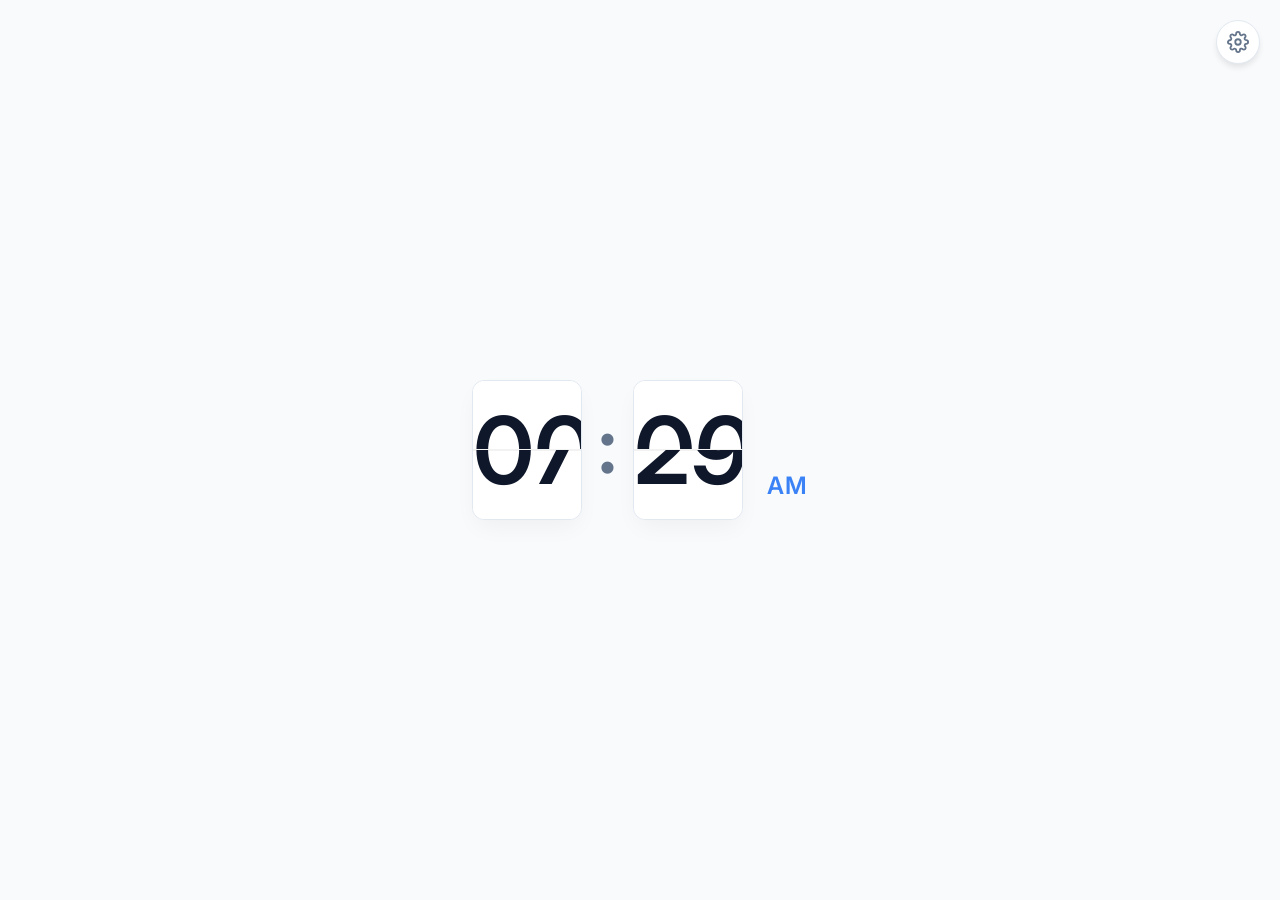
==== flip-clock/index.html @ 6629f686 "feat: add customizable flip-clock widget" ====
<!DOCTYPE html>
<html lang="en">
<head>
    <meta charset="UTF-8">
    <meta name="viewport" content="width=device-width, initial-scale=1.0">
    <title>Flip Clock Widget</title>
    <!-- Use Google Fonts -->
    <link rel="preconnect" href="https://fonts.googleapis.com">
    <link rel="preconnect" href="https://fonts.gstatic.com" crossorigin>
    <link href="https://fonts.googleapis.com/css2?family=Inter:wght@400;500;600&family=Oswald:wght@500;600&family=Space+Mono:wght@700&display=swap" rel="stylesheet">
    <link rel="stylesheet" href="style.css">
</head>
<body>
    <div id="widget-root">
        <div class="clock-wrapper">
            <!-- Clock Container -->
            <div class="clock-container" id="clock-container">
                
                <!-- Hours -->
                <div class="flip-unit" id="unit-hours">
                    <div class="card card-top">
                        <div class="digit">00</div>
                    </div>
                    <div class="card card-bottom">
                        <div class="digit">00</div>
                    </div>
                    <!-- The animated page -->
                    <div class="card card-flipper shadow">
                        <div class="digit">00</div>
                    </div>
                    <div class="card card-flipper-back">
                        <div class="digit">00</div>
                    </div>
                </div>

                <div class="separator">:</div>

                <!-- Minutes -->
                <div class="flip-unit" id="unit-minutes">
                    <div class="card card-top">
                        <div class="digit">00</div>
                    </div>
                    <div class="card card-bottom">
                        <div class="digit">00</div>
                    </div>
                    <!-- The animated page -->
                    <div class="card card-flipper shadow">
                        <div class="digit">00</div>
                    </div>
                    <div class="card card-flipper-back">
                        <div class="digit">00</div>
                    </div>
                </div>

                <div class="separator seconds-separator" style="display: none;">:</div>

                <!-- Seconds -->
                <div class="flip-unit seconds-unit" id="unit-seconds" style="display: none;">
                    <div class="card card-top">
                        <div class="digit">00</div>
                    </div>
                    <div class="card card-bottom">
                        <div class="digit">00</div>
                    </div>
                    <!-- The animated page -->
                    <div class="card card-flipper shadow">
                        <div class="digit">00</div>
                    </div>
                    <div class="card card-flipper-back">
                        <div class="digit">00</div>
                    </div>
                </div>
                
                <!-- AM/PM indicator -->
                <div class="am-pm" id="am-pm-indicator">AM</div>
            </div>
        </div>
    </div>

    <!-- Settings UI -->
    <button id="settings-trigger" class="settings-btn" aria-label="Open Settings">
        <svg xmlns="http://www.w3.org/2000/svg" width="22" height="22" viewBox="0 0 24 24" fill="none" stroke="currentColor" stroke-width="2" stroke-linecap="round" stroke-linejoin="round"><circle cx="12" cy="12" r="3"></circle><path d="M19.4 15a1.65 1.65 0 0 0 .33 1.82l.06.06a2 2 0 0 1 0 2.83 2 2 0 0 1-2.83 0l-.06-.06a1.65 1.65 0 0 0-1.82-.33 1.65 1.65 0 0 0-1 1.51V21a2 2 0 0 1-2 2 2 2 0 0 1-2-2v-.09A1.65 1.65 0 0 0 9 19.4a1.65 1.65 0 0 0-1.82.33l-.06.06a2 2 0 0 1-2.83 0 2 2 0 0 1 0-2.83l.06-.06a1.65 1.65 0 0 0 .33-1.82 1.65 1.65 0 0 0-1.51-1H3a2 2 0 0 1-2-2 2 2 0 0 1 2-2h.09A1.65 1.65 0 0 0 4.6 9a1.65 1.65 0 0 0-.33-1.82l-.06-.06a2 2 0 0 1 0-2.83 2 2 0 0 1 2.83 0l.06.06a1.65 1.65 0 0 0 1.82.33H9a1.65 1.65 0 0 0 1-1.51V3a2 2 0 0 1 2-2 2 2 0 0 1 2 2v.09a1.65 1.65 0 0 0 1 1.51 1.65 1.65 0 0 0 1.82-.33l.06-.06a2 2 0 0 1 2.83 0 2 2 0 0 1 0 2.83l-.06.06a1.65 1.65 0 0 0-.33 1.82V9a1.65 1.65 0 0 0 1.51 1H21a2 2 0 0 1 2 2 2 2 0 0 1-2 2h-.09a1.65 1.65 0 0 0-1.51 1z"></path></svg>
    </button>

    <div id="settings-backdrop" class="settings-backdrop hidden"></div>
    <aside id="settings-panel" class="settings-panel hidden">
        <div class="settings-header">
            <h2>Customize</h2>
            <button id="close-settings" class="close-btn" aria-label="Close Settings">
                <svg xmlns="http://www.w3.org/2000/svg" width="20" height="20" viewBox="0 0 24 24" fill="none" stroke="currentColor" stroke-width="2" stroke-linecap="round" stroke-linejoin="round"><line x1="18" y1="6" x2="6" y2="18"></line><line x1="6" y1="6" x2="18" y2="18"></line></svg>
            </button>
        </div>
        
        <div class="settings-content">
            <div class="setting-group">
                <label for="theme-select">Theme</label>
                <div class="select-wrapper">
                    <select id="theme-select">
                        <option value="light">Light</option>
                        <option value="dark">Dark</option>
                    </select>
                </div>
            </div>
            
            <div class="setting-group">
                <label for="color-input">Accent Color</label>
                <div class="input-row">
                    <input type="color" id="color-picker-input">
                    <input type="text" id="color-input" placeholder="e.g. 3b82f6" maxlength="6">
                </div>
            </div>

            <div class="setting-group">
                <label for="bg-color-input">Background</label>
                <div class="input-row">
                    <input type="color" id="bg-color-picker-input">
                    <input type="text" id="bg-color-input" placeholder="e.g. ffffff or transparent">
                </div>
            </div>

            <div class="setting-group">
                <label for="font-select">Font Style</label>
                <div class="select-wrapper">
                    <select id="font-select">
                        <option value="inter">Inter (Modern)</option>
                        <option value="oswald">Oswald (Industrial)</option>
                        <option value="spacemono">Space Mono (Tech)</option>
                    </select>
                </div>
            </div>
            
            <div class="setting-group">
                <label for="size-select">Size</label>
                <div class="select-wrapper">
                    <select id="size-select">
                        <option value="sm">Small</option>
                        <option value="md">Medium</option>
                        <option value="lg">Large</option>
                    </select>
                </div>
            </div>

            <div class="setting-group">
                <label for="radius-select">Card Radius</label>
                <div class="select-wrapper">
                    <select id="radius-select">
                        <option value="none">None</option>
                        <option value="sm">Small</option>
                        <option value="md">Medium</option>
                        <option value="lg">Large</option>
                        <option value="full">Maximum</option>
                    </select>
                </div>
            </div>

            <div class="setting-group">
                <label for="format-select">Time Format</label>
                <div class="select-wrapper">
                    <select id="format-select">
                        <option value="12h">12-hour (AM/PM)</option>
                        <option value="24h">24-hour</option>
                    </select>
                </div>
            </div>

            <div class="setting-group checkbox-group">
                <label class="toggle">
                    <input type="checkbox" id="show-seconds-toggle">
                    <span class="slider"></span>
                </label>
                <span class="label-text">Show Seconds</span>
            </div>
        </div>
        
        <div class="settings-footer">
            <label for="embed-url">Notion Embed URL</label>
            <div class="url-copy-group">
                <input type="text" id="embed-url" readonly />
                <button id="copy-btn">Copy</button>
            </div>
            <p class="help-text">Copy link & paste into Notion as an Embed.</p>
        </div>
    </aside>

    <script src="script.js"></script>
</body>
</html>
---- flip-clock/style.css ----
/* Universal Variables defined by AGENT.MD */
:root {
  /* Default Light Theme */
  --bg-color: #f8fafc;
  --text-primary: #0f172a;
  --text-secondary: #64748b;
  --accent-color: #3b82f6;
  --border-radius: 12px;
  --font-family: 'Inter', system-ui, sans-serif;
  
  /* Widget Specific Vars */
  --card-bg: #ffffff;
  --card-text: #0f172a;
  --card-border: #e2e8f0;
  --card-shadow: 0 10px 25px -5px rgba(0, 0, 0, 0.05), 0 8px 10px -6px rgba(0, 0, 0, 0.01);
  --line-color: rgba(0,0,0,0.05);

  --settings-bg: rgba(255, 255, 255, 0.85);
  --settings-border: rgba(255, 255, 255, 0.6);
  --input-bg: rgba(241, 245, 249, 0.8);
  --input-border: #cbd5e1;

  --scale: 1; /* For Size Settings */
}

/* Dark Theme overrides */
body.dark {
  --bg-color: #0f172a;
  --text-primary: #f8fafc;
  --text-secondary: #94a3b8;
  --accent-color: #60a5fa;
  
  --card-bg: #1e293b;
  --card-text: #f8fafc;
  --card-border: #334155;
  --card-shadow: 0 10px 25px -5px rgba(0, 0, 0, 0.5), 0 8px 10px -6px rgba(0, 0, 0, 0.5);
  --line-color: rgba(255,255,255,0.05);

  --settings-bg: rgba(15, 23, 42, 0.85);
  --settings-border: rgba(255, 255, 255, 0.1);
  --input-bg: rgba(30, 41, 59, 0.8);
  --input-border: #334155;
}

/* Reset & Global */
* {
    box-sizing: border-box;
    margin: 0;
    padding: 0;
}

body {
    background-color: var(--bg-color);
    color: var(--text-primary);
    font-family: var(--font-family);
    min-height: 100vh;
    display: flex;
    align-items: center;
    justify-content: center;
    overflow: hidden;
    transition: background-color 0.4s ease, color 0.4s ease;
}

/* Typography styles */
.font-inter { --font-family: 'Inter', system-ui, sans-serif; }
.font-oswald { --font-family: 'Oswald', sans-serif; text-transform: uppercase; }
.font-spacemono { --font-family: 'Space Mono', monospace; }

/* Scale multipliers */
.size-sm { --scale: 0.7; }
.size-md { --scale: 1; }
.size-lg { --scale: 1.4; }

/* Radius multipliers */
.radius-none { --border-radius: 0px; }
.radius-sm { --border-radius: 8px; }
.radius-md { --border-radius: 12px; }
.radius-lg { --border-radius: 24px; }
.radius-full { --border-radius: 40px; } /* Actually looks decent on numbers */

/* ==================
   CLOCK STYLES
================== */

.clock-wrapper {
    transform: scale(var(--scale));
    transition: transform 0.3s cubic-bezier(0.34, 1.56, 0.64, 1);
}

.clock-container {
    display: flex;
    align-items: center;
    gap: 16px;
    padding: 20px;
}

.separator {
    font-size: 80px;
    font-weight: 600;
    color: var(--text-secondary);
    line-height: 1;
    margin-bottom: 12px;
    animation: pulse 2s infinite ease-in-out;
}

@keyframes pulse {
    0%, 100% { opacity: 1; }
    50% { opacity: 0.3; }
}

.am-pm {
    font-size: 24px;
    font-weight: 600;
    color: var(--accent-color);
    margin-top: auto;
    margin-bottom: 20px;
    margin-left: 8px;
    letter-spacing: 1px;
}

/* Flip Unit (Holding the cards) */
.flip-unit {
    position: relative;
    width: 110px;
    height: 140px;
    perspective: 800px;
    background-color: var(--card-bg);
    border-radius: var(--border-radius);
    box-shadow: var(--card-shadow);
    border: 1px solid var(--card-border);
    transition: background-color 0.4s ease, border-color 0.4s ease, border-radius 0.3s ease;
}

/* The Cards */
.card {
    position: absolute;
    left: 0;
    width: 100%;
    height: 50%;
    background-color: var(--card-bg);
    color: var(--card-text);
    overflow: hidden;
    font-size: 96px;
    font-weight: 600;
    line-height: 140px;
    text-align: center;
    transition: background-color 0.4s ease, color 0.4s ease;
    transform-style: preserve-3d;
    backface-visibility: hidden;
}

.card .digit {
    position: absolute;
    left: 0;
    width: 100%;
}

/* Top half */
.card-top {
    top: 0;
    border-top-left-radius: var(--border-radius);
    border-top-right-radius: var(--border-radius);
    transform-origin: bottom center;
    border-bottom: 1px solid var(--line-color);
}
.card-top .digit {
    top: 0;
}

/* Bottom half */
.card-bottom {
    bottom: 0;
    border-bottom-left-radius: var(--border-radius);
    border-bottom-right-radius: var(--border-radius);
    align-items: flex-end;
}
.card-bottom .digit {
    bottom: 0;
}

/* Flipper overlays (used for animation) */
.card-flipper {
    top: 0;
    border-top-left-radius: var(--border-radius);
    border-top-right-radius: var(--border-radius);
    transform-origin: bottom center;
    border-bottom: 1px solid var(--line-color);
    z-index: 2;
    /* Initially hidden via rotation or display */
}
.card-flipper .digit {
    top: 0;
}

.card-flipper-back {
    bottom: 0;
    border-bottom-left-radius: var(--border-radius);
    border-bottom-right-radius: var(--border-radius);
    transform-origin: top center;
    z-index: 1;
    transform: rotateX(180deg);
}
.card-flipper-back .digit {
    bottom: 0;
}

/* Center divide line overlay */
.flip-unit::after {
    content: "";
    position: absolute;
    top: 50%;
    left: 0;
    right: 0;
    height: 1px;
    background-color: var(--line-color);
    z-index: 5;
}

/* ANIMATION CLASSES */

.flip-down .card-flipper {
    animation: flipTop 0.6s cubic-bezier(0.37, 0.01, 0.94, 0.95) forwards;
}
.flip-down .card-flipper-back {
    animation: flipBottom 0.6s cubic-bezier(0.15, 0.45, 0.28, 1) forwards;
}

@keyframes flipTop {
    0% {
        transform: rotateX(0deg);
    }
    100% {
        transform: rotateX(-90deg);
    }
}

@keyframes flipBottom {
    0% {
        transform: rotateX(90deg);
    }
    100% {
        transform: rotateX(0deg);
    }
}


/* ==================
   SETTINGS UI
================== */

.settings-btn {
    position: fixed;
    top: 20px;
    right: 20px;
    width: 44px;
    height: 44px;
    border-radius: 50%;
    background-color: var(--card-bg);
    color: var(--text-secondary);
    border: 1px solid var(--card-border);
    cursor: pointer;
    box-shadow: 0 4px 6px -1px rgba(0, 0, 0, 0.1);
    display: flex;
    align-items: center;
    justify-content: center;
    transition: all 0.2s ease;
    z-index: 100;
}

.settings-btn:hover {
    color: var(--accent-color);
    transform: rotate(30deg);
}

.settings-backdrop {
    position: fixed;
    top: 0; left: 0; right: 0; bottom: 0;
    background-color: rgba(0,0,0,0.1);
    backdrop-filter: blur(2px);
    z-index: 150;
    opacity: 1;
    transition: opacity 0.3s ease;
}

.settings-panel {
    position: fixed;
    top: 0;
    right: 0;
    width: 100%;
    max-width: 380px;
    height: 100vh;
    background-color: var(--settings-bg);
    backdrop-filter: blur(16px);
    -webkit-backdrop-filter: blur(16px);
    border-left: 1px solid var(--settings-border);
    box-shadow: -10px 0 30px rgba(0,0,0,0.1);
    z-index: 200;
    display: flex;
    flex-direction: column;
    transform: translateX(0);
    transition: transform 0.4s cubic-bezier(0.16, 1, 0.3, 1);
}

.settings-backdrop.hidden,
.settings-panel.hidden {
    opacity: 0;
    pointer-events: none;
}
.settings-panel.hidden {
    transform: translateX(100%);
}

.settings-header {
    padding: 24px;
    display: flex;
    align-items: center;
    justify-content: space-between;
    border-bottom: 1px solid var(--card-border);
}

.settings-header h2 {
    font-size: 1.25rem;
    font-weight: 600;
    color: var(--text-primary);
}

.close-btn {
    background: none;
    border: none;
    color: var(--text-secondary);
    cursor: pointer;
    padding: 8px;
    border-radius: 8px;
    display: flex;
    align-items: center;
    justify-content: center;
    transition: background-color 0.2s, color 0.2s;
}
.close-btn:hover {
    background-color: var(--input-bg);
    color: var(--text-primary);
}

.settings-content {
    flex: 1;
    overflow-y: auto;
    padding: 24px;
    display: flex;
    flex-direction: column;
    gap: 20px;
}

.setting-group {
    display: flex;
    flex-direction: column;
    gap: 8px;
}

.setting-group > label {
    font-size: 0.875rem;
    font-weight: 500;
    color: var(--text-secondary);
}

.setting-group.checkbox-group {
    flex-direction: row;
    align-items: center;
    gap: 12px;
    margin-top: 8px;
    cursor: pointer;
}
.setting-group.checkbox-group .label-text {
    font-size: 0.95rem;
    font-weight: 500;
    color: var(--text-primary);
}

input[type="text"],
select {
    width: 100%;
    padding: 10px 14px;
    border-radius: 8px;
    border: 1px solid var(--input-border);
    background-color: var(--input-bg);
    color: var(--text-primary);
    font-family: inherit;
    font-size: 0.95rem;
    outline: none;
    transition: border-color 0.2s;
}

input[type="text"]:focus,
select:focus {
    border-color: var(--accent-color);
}

.select-wrapper {
    position: relative;
}
.select-wrapper::after {
    content: "▼";
    font-size: 0.7rem;
    color: var(--text-secondary);
    position: absolute;
    right: 14px;
    top: 50%;
    transform: translateY(-50%);
    pointer-events: none;
}
select {
    appearance: none;
    -webkit-appearance: none;
}

.input-row {
    display: flex;
    gap: 12px;
}

input[type="color"] {
    -webkit-appearance: none;
    width: 42px;
    height: 42px;
    border: none;
    border-radius: 8px;
    cursor: pointer;
    padding: 0;
    overflow: hidden;
    background: none;
}
input[type="color"]::-webkit-color-swatch-wrapper {
    padding: 0;
}
input[type="color"]::-webkit-color-swatch {
    border: 1px solid var(--input-border);
    border-radius: 8px;
}
input[type="color"]::-moz-color-swatch {
    border: 1px solid var(--input-border);
    border-radius: 8px;
}

/* Custom Toggle switch */
.toggle {
    position: relative;
    display: inline-block;
    width: 44px;
    height: 24px;
}
.toggle input {
    opacity: 0;
    width: 0;
    height: 0;
}
.slider {
    position: absolute;
    cursor: pointer;
    top: 0; left: 0; right: 0; bottom: 0;
    background-color: var(--card-border);
    transition: .4s;
    border-radius: 24px;
}
.slider:before {
    position: absolute;
    content: "";
    height: 18px;
    width: 18px;
    left: 3px;
    bottom: 3px;
    background-color: white;
    transition: .4s;
    border-radius: 50%;
    box-shadow: 0 2px 4px rgba(0,0,0,0.2);
}
input:checked + .slider {
    background-color: var(--accent-color);
}
input:checked + .slider:before {
    transform: translateX(20px);
}

.settings-footer {
    padding: 24px;
    border-top: 1px solid var(--card-border);
    background-color: var(--card-bg);
}

.settings-footer label {
    display: block;
    font-size: 0.875rem;
    font-weight: 500;
    color: var(--text-secondary);
    margin-bottom: 8px;
}

.url-copy-group {
    display: flex;
    gap: 8px;
}

.url-copy-group input {
    background-color: var(--input-bg);
    color: var(--text-secondary);
    font-size: 0.8rem;
    cursor: text;
}

#copy-btn {
    padding: 10px 16px;
    background-color: var(--accent-color);
    color: white;
    border: none;
    border-radius: 8px;
    font-weight: 500;
    cursor: pointer;
    transition: opacity 0.2s, transform 0.1s;
}
#copy-btn:hover {
    opacity: 0.9;
}
#copy-btn:active {
    transform: scale(0.96);
}

.help-text {
    font-size: 0.75rem;
    color: var(--text-secondary);
    margin-top: 12px;
    text-align: center;
}
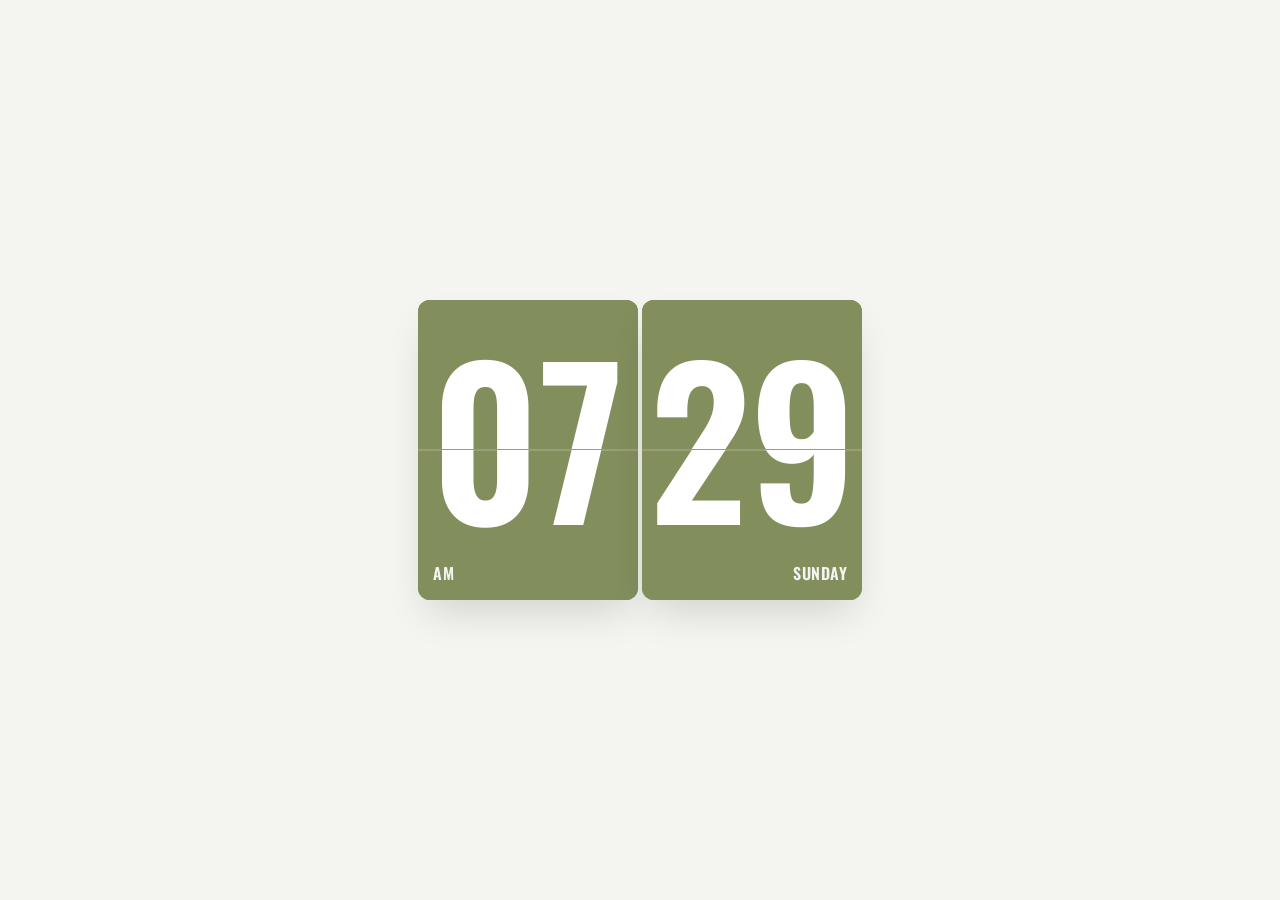
==== commit c3c999f2: "feat: implement customizable flip clock widget with Notion embed support" ====
--- a/flip-clock/index.html
+++ b/flip-clock/index.html
@@ -31,9 +31,8 @@
                     <div class="card card-flipper-back">
                         <div class="digit">00</div>
                     </div>
-                </div>
-
-                <div class="separator">:</div>
+                    <div class="overlay-text am-pm-overlay" id="am-pm-indicator">PM</div>
+                </div>
 
                 <!-- Minutes -->
                 <div class="flip-unit" id="unit-minutes">
@@ -50,9 +49,8 @@
                     <div class="card card-flipper-back">
                         <div class="digit">00</div>
                     </div>
-                </div>
-
-                <div class="separator seconds-separator" style="display: none;">:</div>
+                    <div class="overlay-text day-overlay" id="day-indicator">SUNDAY</div>
+                </div>
 
                 <!-- Seconds -->
                 <div class="flip-unit seconds-unit" id="unit-seconds" style="display: none;">
@@ -70,9 +68,6 @@
                         <div class="digit">00</div>
                     </div>
                 </div>
-                
-                <!-- AM/PM indicator -->
-                <div class="am-pm" id="am-pm-indicator">AM</div>
             </div>
         </div>
     </div>
@@ -103,7 +98,7 @@
             </div>
             
             <div class="setting-group">
-                <label for="color-input">Accent Color</label>
+                <label for="color-input">Text/Accent Color</label>
                 <div class="input-row">
                     <input type="color" id="color-picker-input">
                     <input type="text" id="color-input" placeholder="e.g. 3b82f6" maxlength="6">
@@ -111,10 +106,38 @@
             </div>
 
             <div class="setting-group">
+                <label for="card-color-input">Card Color</label>
+                <div class="input-row">
+                    <input type="color" id="card-color-picker-input">
+                    <input type="text" id="card-color-input" placeholder="e.g. 1f2937" maxlength="6">
+                </div>
+            </div>
+
+            <div class="setting-group">
                 <label for="bg-color-input">Background</label>
                 <div class="input-row">
                     <input type="color" id="bg-color-picker-input">
                     <input type="text" id="bg-color-input" placeholder="e.g. ffffff or transparent">
+                </div>
+            </div>
+
+            <div class="setting-group">
+                <label for="border-color-input">Border Color</label>
+                <div class="input-row">
+                    <input type="color" id="border-color-picker-input">
+                    <input type="text" id="border-color-input" placeholder="e.g. 000000" maxlength="6">
+                </div>
+            </div>
+
+            <div class="setting-group">
+                <label for="border-width-select">Border Width</label>
+                <div class="select-wrapper">
+                    <select id="border-width-select">
+                        <option value="0px">None</option>
+                        <option value="1px">Small (1px)</option>
+                        <option value="2px">Medium (2px)</option>
+                        <option value="4px">Large (4px)</option>
+                    </select>
                 </div>
             </div>
 
@@ -173,12 +196,22 @@
         </div>
         
         <div class="settings-footer">
+            <div id="embed-warning" class="embed-warning hidden">
+                ⚠️ Settings changed! You must click Copy below and "Replace" the embed link in Notion to save.
+            </div>
             <label for="embed-url">Notion Embed URL</label>
             <div class="url-copy-group">
                 <input type="text" id="embed-url" readonly />
                 <button id="copy-btn">Copy</button>
             </div>
             <p class="help-text">Copy link & paste into Notion as an Embed.</p>
+            
+            <div class="sidebar-credits">
+                <p>Created by <strong>zaidhamzah</strong></p>
+                <a href="#" target="_blank" class="donate-btn">
+                    ☕ Buy me a coffee / Donate
+                </a>
+            </div>
         </div>
     </aside>
 
--- a/flip-clock/style.css
+++ b/flip-clock/style.css
@@ -1,44 +1,45 @@
 /* Universal Variables defined by AGENT.MD */
 :root {
   /* Default Light Theme */
-  --bg-color: #f8fafc;
+  --bg-color: #f4f5f0;
   --text-primary: #0f172a;
   --text-secondary: #64748b;
-  --accent-color: #3b82f6;
+  --accent-color: #ffffff;
   --border-radius: 12px;
-  --font-family: 'Inter', system-ui, sans-serif;
+  --font-family: 'Oswald', sans-serif;
   
   /* Widget Specific Vars */
-  --card-bg: #ffffff;
-  --card-text: #0f172a;
-  --card-border: #e2e8f0;
-  --card-shadow: 0 10px 25px -5px rgba(0, 0, 0, 0.05), 0 8px 10px -6px rgba(0, 0, 0, 0.01);
-  --line-color: rgba(0,0,0,0.05);
-
-  --settings-bg: rgba(255, 255, 255, 0.85);
-  --settings-border: rgba(255, 255, 255, 0.6);
-  --input-bg: rgba(241, 245, 249, 0.8);
+  --card-bg: #838e5d; /* Olive green from image */
+  --card-text: #ffffff;
+  --card-border: rgba(0, 0, 0, 0.05);
+  --card-shadow: 0 20px 40px -10px rgba(0, 0, 0, 0.15);
+  --line-color: rgba(255, 255, 255, 0.15);
+
+  --settings-bg: #ffffff;
+  --settings-border: #e2e8f0;
+  --input-bg: #f1f5f9;
   --input-border: #cbd5e1;
+  --ui-accent: #3b82f6;
 
   --scale: 1; /* For Size Settings */
 }
 
 /* Dark Theme overrides */
 body.dark {
-  --bg-color: #0f172a;
+  --bg-color: #12140f;
   --text-primary: #f8fafc;
   --text-secondary: #94a3b8;
-  --accent-color: #60a5fa;
+  --accent-color: #ffffff;
   
-  --card-bg: #1e293b;
-  --card-text: #f8fafc;
+  --card-bg: #4c5336; /* Dark olive */
+  --card-text: #ffffff;
   --card-border: #334155;
-  --card-shadow: 0 10px 25px -5px rgba(0, 0, 0, 0.5), 0 8px 10px -6px rgba(0, 0, 0, 0.5);
-  --line-color: rgba(255,255,255,0.05);
-
-  --settings-bg: rgba(15, 23, 42, 0.85);
-  --settings-border: rgba(255, 255, 255, 0.1);
-  --input-bg: rgba(30, 41, 59, 0.8);
+  --card-shadow: 0 20px 40px -10px rgba(0, 0, 0, 0.5);
+  --line-color: rgba(255,255,255,0.1);
+
+  --settings-bg: #0f172a;
+  --settings-border: #1e293b;
+  --input-bg: #1e293b;
   --input-border: #334155;
 }
 
@@ -90,45 +91,41 @@
 .clock-container {
     display: flex;
     align-items: center;
-    gap: 16px;
+    gap: 4px; /* Tiny gap */
     padding: 20px;
 }
 
-.separator {
-    font-size: 80px;
+.overlay-text {
+    position: absolute;
+    bottom: 15px;
+    font-size: 16px;
+    font-family: 'Oswald', sans-serif; /* Forcing for the labels */
     font-weight: 600;
-    color: var(--text-secondary);
-    line-height: 1;
-    margin-bottom: 12px;
-    animation: pulse 2s infinite ease-in-out;
-}
-
-@keyframes pulse {
-    0%, 100% { opacity: 1; }
-    50% { opacity: 0.3; }
-}
-
-.am-pm {
-    font-size: 24px;
-    font-weight: 600;
-    color: var(--accent-color);
-    margin-top: auto;
-    margin-bottom: 20px;
-    margin-left: 8px;
-    letter-spacing: 1px;
+    color: var(--card-text);
+    z-index: 10;
+    letter-spacing: 0.5px;
+    opacity: 0.9;
+}
+
+.am-pm-overlay {
+    left: 15px;
+}
+
+.day-overlay {
+    right: 15px;
 }
 
 /* Flip Unit (Holding the cards) */
 .flip-unit {
     position: relative;
-    width: 110px;
-    height: 140px;
-    perspective: 800px;
+    width: 220px; /* Much wider */
+    height: 300px; /* Taller */
+    perspective: 1200px;
     background-color: var(--card-bg);
     border-radius: var(--border-radius);
     box-shadow: var(--card-shadow);
-    border: 1px solid var(--card-border);
-    transition: background-color 0.4s ease, border-color 0.4s ease, border-radius 0.3s ease;
+    border: var(--border-width, 0px) solid var(--card-border);
+    transition: background-color 0.4s ease, border-color 0.4s ease, border-radius 0.3s ease, border-width 0.3s ease;
 }
 
 /* The Cards */
@@ -140,9 +137,8 @@
     background-color: var(--card-bg);
     color: var(--card-text);
     overflow: hidden;
-    font-size: 96px;
+    font-size: 200px; /* Massive text */
     font-weight: 600;
-    line-height: 140px;
     text-align: center;
     transition: background-color 0.4s ease, color 0.4s ease;
     transform-style: preserve-3d;
@@ -153,6 +149,25 @@
     position: absolute;
     left: 0;
     width: 100%;
+    /* Let the text bounding box define the height */
+    line-height: 1; 
+    text-align: center;
+    /* Optical correction margin. Oswald still has a thick descender that makes optical centering slightly off. */
+    margin-top: -15px;
+}
+
+.card-top .digit,
+.card-flipper .digit {
+    /* Align bottom of text natively aligned with the fold, then pull half up */
+    top: 100%;
+    transform: translateY(-50%);
+}
+
+.card-bottom .digit,
+.card-flipper-back .digit {
+    /* Align top of text natively aligned with the fold, then pull half up */
+    top: 0;
+    transform: translateY(-50%);
 }
 
 /* Top half */
@@ -163,19 +178,12 @@
     transform-origin: bottom center;
     border-bottom: 1px solid var(--line-color);
 }
-.card-top .digit {
-    top: 0;
-}
 
 /* Bottom half */
 .card-bottom {
     bottom: 0;
     border-bottom-left-radius: var(--border-radius);
     border-bottom-right-radius: var(--border-radius);
-    align-items: flex-end;
-}
-.card-bottom .digit {
-    bottom: 0;
 }
 
 /* Flipper overlays (used for animation) */
@@ -188,9 +196,6 @@
     z-index: 2;
     /* Initially hidden via rotation or display */
 }
-.card-flipper .digit {
-    top: 0;
-}
 
 .card-flipper-back {
     bottom: 0;
@@ -199,9 +204,6 @@
     transform-origin: top center;
     z-index: 1;
     transform: rotateX(180deg);
-}
-.card-flipper-back .digit {
-    bottom: 0;
 }
 
 /* Center divide line overlay */
@@ -219,10 +221,10 @@
 /* ANIMATION CLASSES */
 
 .flip-down .card-flipper {
-    animation: flipTop 0.6s cubic-bezier(0.37, 0.01, 0.94, 0.95) forwards;
+    animation: flipTop 0.3s ease-in forwards;
 }
 .flip-down .card-flipper-back {
-    animation: flipBottom 0.6s cubic-bezier(0.15, 0.45, 0.28, 1) forwards;
+    animation: flipBottom 0.3s ease-out 0.3s forwards;
 }
 
 @keyframes flipTop {
@@ -255,20 +257,28 @@
     width: 44px;
     height: 44px;
     border-radius: 50%;
-    background-color: var(--card-bg);
-    color: var(--text-secondary);
-    border: 1px solid var(--card-border);
+    background-color: var(--settings-bg);
+    color: var(--text-secondary);
+    border: 1px solid var(--settings-border);
     cursor: pointer;
     box-shadow: 0 4px 6px -1px rgba(0, 0, 0, 0.1);
     display: flex;
     align-items: center;
     justify-content: center;
-    transition: all 0.2s ease;
+    transition: all 0.3s ease;
     z-index: 100;
+    opacity: 0;
+    pointer-events: none;
+}
+
+body:hover .settings-btn,
+.settings-btn:focus {
+    opacity: 1;
+    pointer-events: auto;
 }
 
 .settings-btn:hover {
-    color: var(--accent-color);
+    color: var(--ui-accent);
     transform: rotate(30deg);
 }
 
@@ -276,7 +286,6 @@
     position: fixed;
     top: 0; left: 0; right: 0; bottom: 0;
     background-color: rgba(0,0,0,0.1);
-    backdrop-filter: blur(2px);
     z-index: 150;
     opacity: 1;
     transition: opacity 0.3s ease;
@@ -290,13 +299,12 @@
     max-width: 380px;
     height: 100vh;
     background-color: var(--settings-bg);
-    backdrop-filter: blur(16px);
-    -webkit-backdrop-filter: blur(16px);
     border-left: 1px solid var(--settings-border);
     box-shadow: -10px 0 30px rgba(0,0,0,0.1);
     z-index: 200;
     display: flex;
     flex-direction: column;
+    font-family: 'Inter', system-ui, sans-serif;
     transform: translateX(0);
     transition: transform 0.4s cubic-bezier(0.16, 1, 0.3, 1);
 }
@@ -315,7 +323,7 @@
     display: flex;
     align-items: center;
     justify-content: space-between;
-    border-bottom: 1px solid var(--card-border);
+    border-bottom: 1px solid var(--settings-border);
 }
 
 .settings-header h2 {
@@ -391,7 +399,7 @@
 
 input[type="text"]:focus,
 select:focus {
-    border-color: var(--accent-color);
+    border-color: var(--ui-accent);
 }
 
 .select-wrapper {
@@ -408,8 +416,9 @@
     pointer-events: none;
 }
 select {
+    -webkit-appearance: none;
+    -moz-appearance: none;
     appearance: none;
-    -webkit-appearance: none;
 }
 
 .input-row {
@@ -456,7 +465,7 @@
     position: absolute;
     cursor: pointer;
     top: 0; left: 0; right: 0; bottom: 0;
-    background-color: var(--card-border);
+    background-color: var(--settings-border);
     transition: .4s;
     border-radius: 24px;
 }
@@ -473,7 +482,7 @@
     box-shadow: 0 2px 4px rgba(0,0,0,0.2);
 }
 input:checked + .slider {
-    background-color: var(--accent-color);
+    background-color: var(--ui-accent);
 }
 input:checked + .slider:before {
     transform: translateX(20px);
@@ -481,8 +490,8 @@
 
 .settings-footer {
     padding: 24px;
-    border-top: 1px solid var(--card-border);
-    background-color: var(--card-bg);
+    border-top: 1px solid var(--settings-border);
+    background-color: var(--settings-bg);
 }
 
 .settings-footer label {
@@ -507,7 +516,7 @@
 
 #copy-btn {
     padding: 10px 16px;
-    background-color: var(--accent-color);
+    background-color: var(--ui-accent);
     color: white;
     border: none;
     border-radius: 8px;
@@ -528,3 +537,73 @@
     margin-top: 12px;
     text-align: center;
 }
+
+.embed-warning {
+    font-size: 0.75rem;
+    color: #d97706;
+    background-color: #fef3c7;
+    padding: 8px 12px;
+    border-radius: 8px;
+    margin-bottom: 16px;
+    line-height: 1.4;
+    border: 1px solid #fde68a;
+    font-weight: 500;
+}
+
+body.dark .embed-warning {
+    background-color: rgba(217, 119, 6, 0.15);
+    color: #fbbf24;
+    border-color: rgba(245, 158, 11, 0.2);
+}
+
+.embed-warning.hidden {
+    display: none;
+}
+
+/* --- CREDITS & DONATE --- */
+
+.sidebar-credits {
+    margin-top: 24px;
+    padding-top: 20px;
+    border-top: 1px dashed var(--settings-border);
+    display: flex;
+    flex-direction: column;
+    align-items: center;
+    gap: 12px;
+}
+
+.sidebar-credits p {
+    font-size: 0.8rem;
+    color: var(--text-secondary);
+    margin: 0;
+}
+
+.sidebar-credits strong {
+    color: var(--ui-text-primary, var(--text-primary));
+}
+
+.donate-btn {
+    display: inline-flex;
+    align-items: center;
+    justify-content: center;
+    gap: 8px;
+    padding: 10px 18px;
+    background-color: #FFDD00;
+    color: #111;
+    font-size: 0.85rem;
+    font-weight: 600;
+    border-radius: 20px;
+    text-decoration: none;
+    transition: transform 0.2s, box-shadow 0.2s, background-color 0.2s;
+    box-shadow: 0 4px 6px -1px rgba(255, 221, 0, 0.3);
+}
+
+.donate-btn:hover {
+    transform: translateY(-2px);
+    box-shadow: 0 6px 12px -2px rgba(255, 221, 0, 0.4);
+    background-color: #ffe633;
+}
+
+body.dark .donate-btn {
+    box-shadow: 0 4px 6px -1px rgba(0, 0, 0, 0.4);
+}
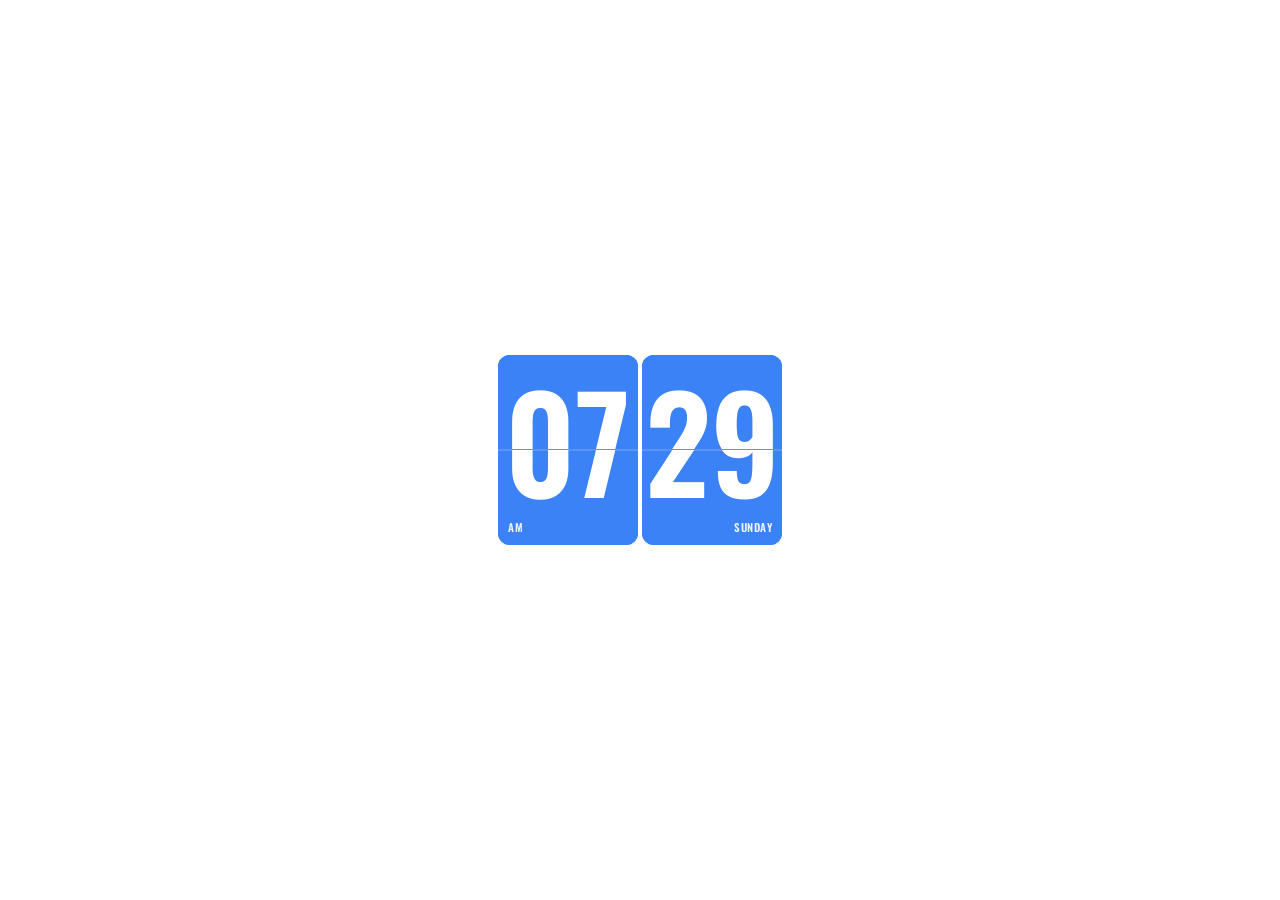
==== commit a6f919d2: "feat: implement customizable flip clock widget with Notion embed support" ====
--- a/flip-clock/index.html
+++ b/flip-clock/index.html
@@ -186,6 +186,16 @@
                 </div>
             </div>
 
+            <div class="setting-group">
+                <label for="language-select">Language</label>
+                <div class="select-wrapper">
+                    <select id="language-select">
+                        <option value="en">English</option>
+                        <option value="id">Indonesian</option>
+                    </select>
+                </div>
+            </div>
+
             <div class="setting-group checkbox-group">
                 <label class="toggle">
                     <input type="checkbox" id="show-seconds-toggle">
--- a/flip-clock/style.css
+++ b/flip-clock/style.css
@@ -12,7 +12,7 @@
   --card-bg: #838e5d; /* Olive green from image */
   --card-text: #ffffff;
   --card-border: rgba(0, 0, 0, 0.05);
-  --card-shadow: 0 20px 40px -10px rgba(0, 0, 0, 0.15);
+  --card-shadow: none;
   --line-color: rgba(255, 255, 255, 0.15);
 
   --settings-bg: #ffffff;
@@ -34,7 +34,7 @@
   --card-bg: #4c5336; /* Dark olive */
   --card-text: #ffffff;
   --card-border: #334155;
-  --card-shadow: 0 20px 40px -10px rgba(0, 0, 0, 0.5);
+  --card-shadow: none;
   --line-color: rgba(255,255,255,0.1);
 
   --settings-bg: #0f172a;
@@ -84,21 +84,20 @@
 ================== */
 
 .clock-wrapper {
-    transform: scale(var(--scale));
-    transition: transform 0.3s cubic-bezier(0.34, 1.56, 0.64, 1);
+    zoom: var(--scale);
 }
 
 .clock-container {
     display: flex;
     align-items: center;
     gap: 4px; /* Tiny gap */
-    padding: 20px;
+    padding: 0;
 }
 
 .overlay-text {
     position: absolute;
-    bottom: 15px;
-    font-size: 16px;
+    bottom: 10px;
+    font-size: 11px;
     font-family: 'Oswald', sans-serif; /* Forcing for the labels */
     font-weight: 600;
     color: var(--card-text);
@@ -108,18 +107,18 @@
 }
 
 .am-pm-overlay {
-    left: 15px;
+    left: 10px;
 }
 
 .day-overlay {
-    right: 15px;
+    right: 10px;
 }
 
 /* Flip Unit (Holding the cards) */
 .flip-unit {
     position: relative;
-    width: 220px; /* Much wider */
-    height: 300px; /* Taller */
+    width: 140px; 
+    height: 190px;
     perspective: 1200px;
     background-color: var(--card-bg);
     border-radius: var(--border-radius);
@@ -137,7 +136,7 @@
     background-color: var(--card-bg);
     color: var(--card-text);
     overflow: hidden;
-    font-size: 200px; /* Massive text */
+    font-size: 130px; 
     font-weight: 600;
     text-align: center;
     transition: background-color 0.4s ease, color 0.4s ease;
@@ -152,8 +151,8 @@
     /* Let the text bounding box define the height */
     line-height: 1; 
     text-align: center;
-    /* Optical correction margin. Oswald still has a thick descender that makes optical centering slightly off. */
-    margin-top: -15px;
+    /* Optical correction margin */
+    margin-top: -10px;
 }
 
 .card-top .digit,
@@ -252,8 +251,8 @@
 
 .settings-btn {
     position: fixed;
-    top: 20px;
-    right: 20px;
+    top: 12px;
+    right: 12px;
     width: 44px;
     height: 44px;
     border-radius: 50%;
@@ -302,8 +301,8 @@
     border-left: 1px solid var(--settings-border);
     box-shadow: -10px 0 30px rgba(0,0,0,0.1);
     z-index: 200;
-    display: flex;
-    flex-direction: column;
+    display: block;
+    overflow-y: auto;
     font-family: 'Inter', system-ui, sans-serif;
     transform: translateX(0);
     transition: transform 0.4s cubic-bezier(0.16, 1, 0.3, 1);
@@ -319,15 +318,19 @@
 }
 
 .settings-header {
-    padding: 24px;
+    padding: 12px 16px;
     display: flex;
     align-items: center;
     justify-content: space-between;
     border-bottom: 1px solid var(--settings-border);
+    position: sticky;
+    top: 0;
+    z-index: 10;
+    background-color: var(--settings-bg);
 }
 
 .settings-header h2 {
-    font-size: 1.25rem;
+    font-size: 1.1rem;
     font-weight: 600;
     color: var(--text-primary);
 }
@@ -350,24 +353,24 @@
 }
 
 .settings-content {
-    flex: 1;
-    overflow-y: auto;
-    padding: 24px;
+    padding: 16px;
     display: flex;
     flex-direction: column;
-    gap: 20px;
+    gap: 12px;
 }
 
 .setting-group {
     display: flex;
     flex-direction: column;
-    gap: 8px;
+    gap: 4px;
 }
 
 .setting-group > label {
-    font-size: 0.875rem;
-    font-weight: 500;
-    color: var(--text-secondary);
+    font-size: 0.75rem;
+    font-weight: 600;
+    color: var(--text-secondary);
+    text-transform: uppercase;
+    letter-spacing: 0.5px;
 }
 
 .setting-group.checkbox-group {
@@ -386,13 +389,13 @@
 input[type="text"],
 select {
     width: 100%;
-    padding: 10px 14px;
-    border-radius: 8px;
+    padding: 6px 10px;
+    border-radius: 6px;
     border: 1px solid var(--input-border);
     background-color: var(--input-bg);
     color: var(--text-primary);
     font-family: inherit;
-    font-size: 0.95rem;
+    font-size: 0.85rem;
     outline: none;
     transition: border-color 0.2s;
 }
@@ -428,10 +431,10 @@
 
 input[type="color"] {
     -webkit-appearance: none;
-    width: 42px;
-    height: 42px;
+    width: 32px;
+    height: 32px;
     border: none;
-    border-radius: 8px;
+    border-radius: 6px;
     cursor: pointer;
     padding: 0;
     overflow: hidden;
@@ -489,7 +492,7 @@
 }
 
 .settings-footer {
-    padding: 24px;
+    padding: 16px;
     border-top: 1px solid var(--settings-border);
     background-color: var(--settings-bg);
 }
@@ -510,16 +513,17 @@
 .url-copy-group input {
     background-color: var(--input-bg);
     color: var(--text-secondary);
-    font-size: 0.8rem;
+    font-size: 0.75rem;
     cursor: text;
 }
 
 #copy-btn {
-    padding: 10px 16px;
+    padding: 6px 12px;
     background-color: var(--ui-accent);
     color: white;
     border: none;
-    border-radius: 8px;
+    border-radius: 6px;
+    font-size: 0.85rem;
     font-weight: 500;
     cursor: pointer;
     transition: opacity 0.2s, transform 0.1s;
@@ -563,13 +567,13 @@
 /* --- CREDITS & DONATE --- */
 
 .sidebar-credits {
-    margin-top: 24px;
-    padding-top: 20px;
+    margin-top: 16px;
+    padding-top: 12px;
     border-top: 1px dashed var(--settings-border);
     display: flex;
     flex-direction: column;
     align-items: center;
-    gap: 12px;
+    gap: 8px;
 }
 
 .sidebar-credits p {
@@ -586,13 +590,13 @@
     display: inline-flex;
     align-items: center;
     justify-content: center;
-    gap: 8px;
-    padding: 10px 18px;
+    gap: 6px;
+    padding: 6px 12px;
     background-color: #FFDD00;
     color: #111;
-    font-size: 0.85rem;
+    font-size: 0.75rem;
     font-weight: 600;
-    border-radius: 20px;
+    border-radius: 16px;
     text-decoration: none;
     transition: transform 0.2s, box-shadow 0.2s, background-color 0.2s;
     box-shadow: 0 4px 6px -1px rgba(255, 221, 0, 0.3);
